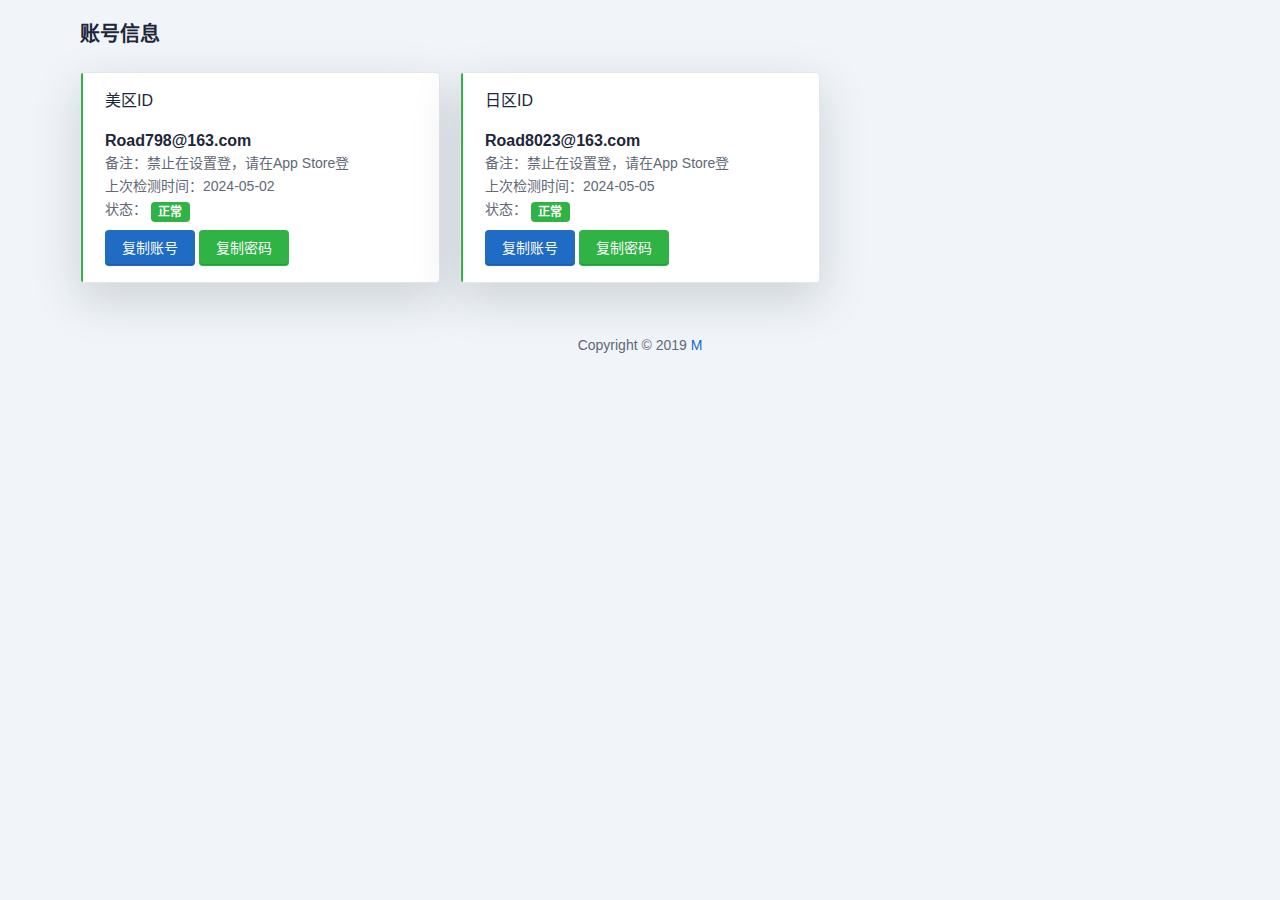
==== First/appleid/index.html @ 39fec147 "Add files via upload" ====
<!DOCTYPE html>
<html lang="zh-cn">

<head>
    <meta charset="UTF-8" name="viewport"
        content="width=device-width, initial-scale=1.0, user-scalable=no, minimum-scale=1.0, maximum-scale=1.0" />
    <link href="./static/css/tabler.min.css" rel="stylesheet">
    <script src="./static/js/tabler.min.js"></script>
    <script src="./static/js/sweetalert2.all.min.js"></script>
    <link href="./static/css/sweetalert2.min.css" rel="stylesheet">
    <script src="./static/js/clipboard.min.js"></script>
    <link href="./static/css/all.min.css" rel="stylesheet">
    <link rel="icon" href="favicon.ico">
</head>
<html lang="zh-CN">

<head>
    <meta charset="UTF-8">
    <title>苹果ID</title>
</head>

<body>

    </br>
    
    <div class="container">
        <h2>账号信息</h2>
    </div>

    

    <script>
        var clipboard = new ClipboardJS('.btn');

        function alert_success() {
            Swal.fire({
                icon: 'success',
                title: '警示',
                text: '请合理使用账号',
                showConfirmButton: true,
                confirmButtonText: '点击确认，完成复制',
                timerProgressBar: true,
                allowOutsideClick: false
            });
        }
    </script>

    <div class="container">
        <div class="row row-deck">
            <div class="col-xs-4 col-md-4">
                <div class="card shadow-lg" style="margin-top: 1rem;">
                    <div class="card-status-start bg-green"></div>
                    <div class="card-body">
                        <h3 class="card-title">美区ID</h3>
                        <h3 class="card-text">Road798@163.com</h3>
                        <p class="card-subtitle mb-2 text-muted" style="line-height: 25px">备注：禁止在设置登，请在App Store登</p>
                        <p class="card-subtitle mb-2 text-muted" style="line-height: 25px">上次检测时间：2024-05-02
                        </p>
                        <p class="card-subtitle mb-2 text-muted" style="line-height: 25px">状态：
                            <span class="badge bg-green">正常</span>
                        </p>
                        <button id="username_2" class="btn btn-primary" data-clipboard-text="Road798@163.com"
                            onclick="alert_success()">复制账号
                        </button>
                        <button id="password_2" class="btn btn-success" data-clipboard-text="First3017"
                            onclick="alert_success()">复制密码
                        </button>
                        
                    </div>
                </div>
            </div>
            <div class="col-xs-4 col-md-4">
                <div class="card shadow-lg" style="margin-top: 1rem;">
                    <div class="card-status-start bg-green"></div>
                    <div class="card-body">
                        <h3 class="card-title">日区ID</h3>
                        <h3 class="card-text">Road8023@163.com</h3>
                        <p class="card-subtitle mb-2 text-muted" style="line-height: 25px">备注：禁止在设置登，请在App Store登</p>
                        <p class="card-subtitle mb-2 text-muted" style="line-height: 25px">上次检测时间：2024-05-05
                        </p>
                        <p class="card-subtitle mb-2 text-muted" style="line-height: 25px">状态：
                            <span class="badge bg-green">正常</span>
                        </p>
                        <button id="username_1" class="btn btn-primary" data-clipboard-text="Road8023@163.com"
                            onclick="alert_success()">复制账号
                        </button>
                        <button id="password_1" class="btn btn-success" data-clipboard-text="First3017"
                            onclick="alert_success()">复制密码
                        </button>
                        
                    </div>
                </div>
            </div>
        </div>
        <br>

    </div>
    <style>
        .footer {
            bottom: 0;
            width: 100%;
            text-align: center;
        }
    </style>
    <div class="footer footer-transparent">
        <div class="row align-items-center justify-content-center">
            <div class="col-md-6 text-md-right text-center">
                <p class="copyright">Copyright &copy; 2019
                    <a href="https://road8023.github.io/Road/First/appleid/" target="_blank" style="text-decoration: none;">M</a>
                </p>
            </div>
        </div>
    </div>
</body>

</html>
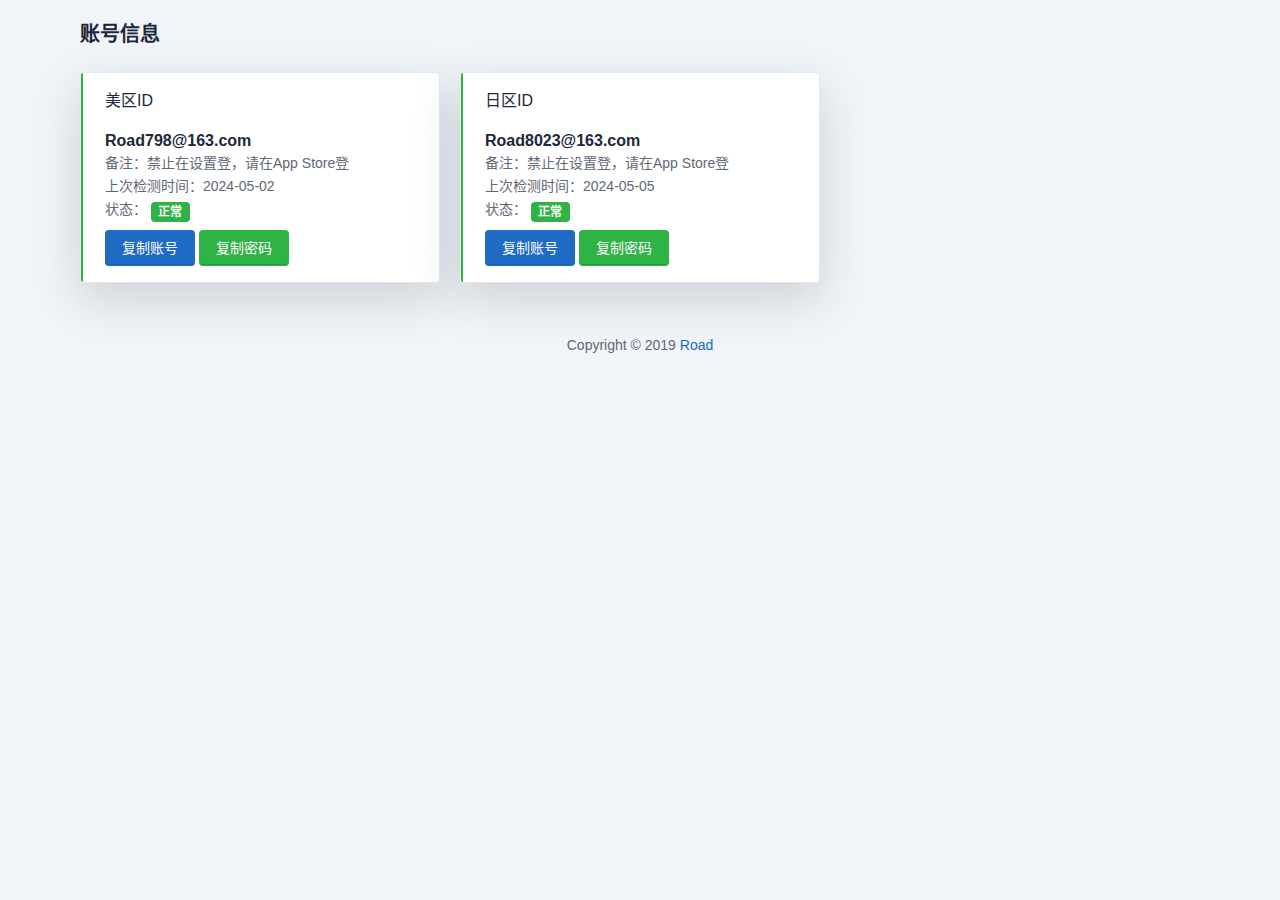
==== commit 1cad03a0: "Update index.html" ====
--- a/First/appleid/index.html
+++ b/First/appleid/index.html
@@ -106,11 +106,11 @@
         <div class="row align-items-center justify-content-center">
             <div class="col-md-6 text-md-right text-center">
                 <p class="copyright">Copyright &copy; 2019
-                    <a href="https://road8023.github.io/Road/First/appleid/" target="_blank" style="text-decoration: none;">M</a>
+                    <a href="https://road8023.github.io/Road/First/appleid/" target="_blank" style="text-decoration: none;">Road</a>
                 </p>
             </div>
         </div>
     </div>
 </body>
 
-</html>+</html>
